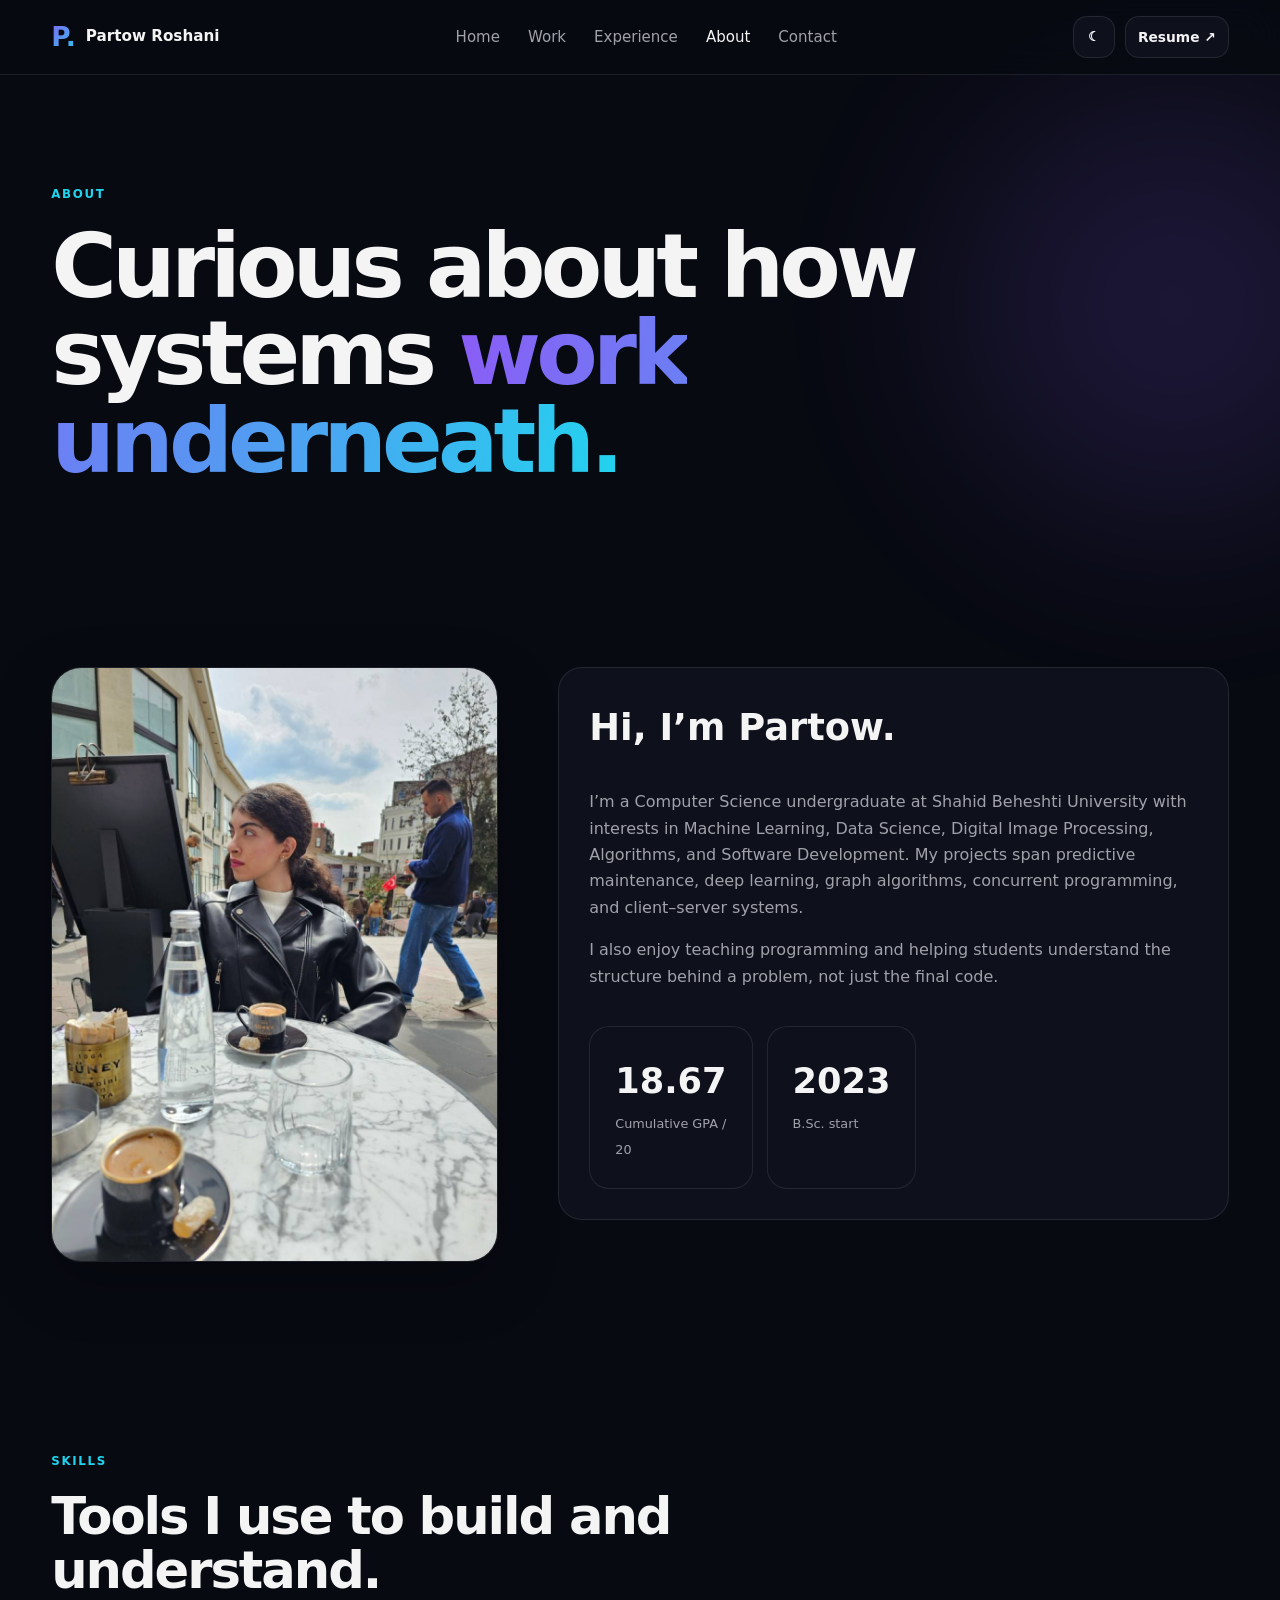
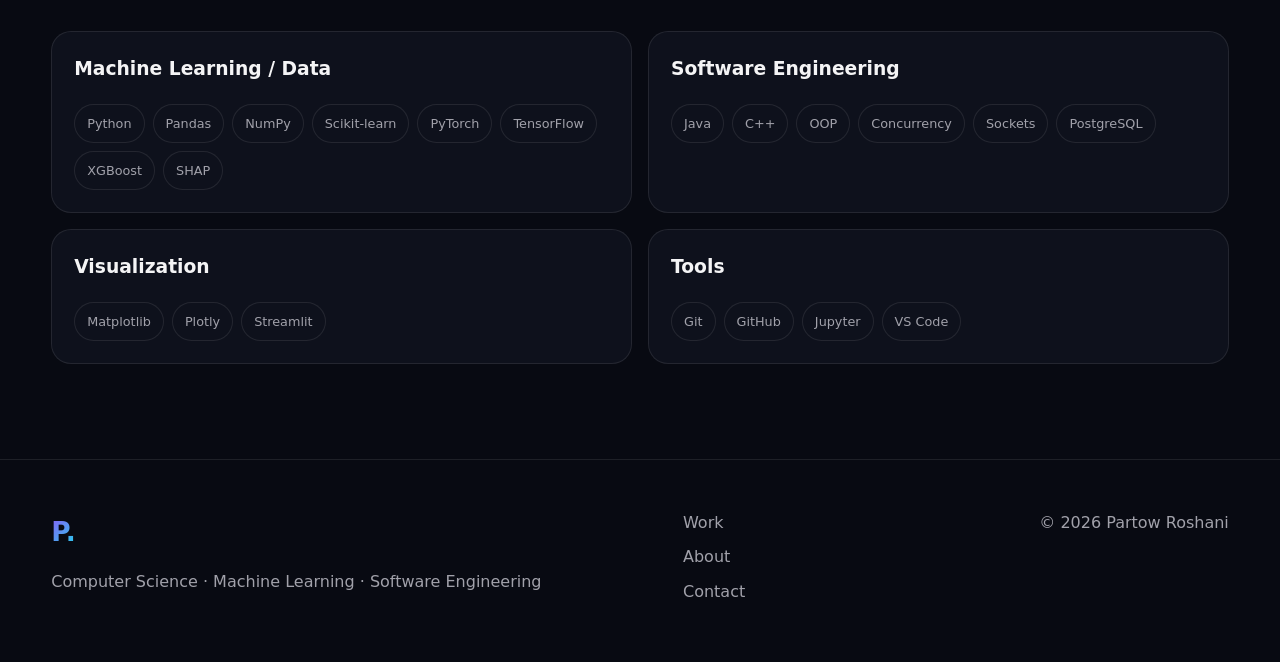
==== about.html @ c3c53855 "Build Portfolio V2" ====
<!doctype html><html lang="en"><head><meta charset="utf-8"><meta name="viewport" content="width=device-width,initial-scale=1"><title>About — Partow Roshani</title><link rel="stylesheet" href="style.css"></head><body><div class="ambient ambient-one"></div>
<header class="site-header"><div class="shell nav-wrap">
<a class="brand" href="index.html"><span class="brand-mark">P.</span><span class="brand-name">Partow Roshani</span></a>
<nav class="desktop-nav"><a class="" href="index.html">Home</a><a class="" href="work.html">Work</a><a class="" href="experience.html">Experience</a><a class="active" href="about.html">About</a><a class="" href="contact.html">Contact</a></nav>
<div class="nav-actions"><button id="themeBtn" class="icon-btn" type="button" aria-label="Toggle theme">☾</button><a class="button button-small" href="assets/PartowRoshani-Resume.pdf" target="_blank">Resume ↗</a></div>
</div></header><main><section class="shell page-hero reveal"><p class="eyebrow">ABOUT</p><h1>Curious about how systems <span class="gradient-text">work underneath.</span></h1></section><section class="shell section about-grid"><img class="about-photo reveal" src="assets/profile-about.png" alt="Partow Roshani"><div class="bio-card reveal"><h2>Hi, I’m Partow.</h2><p>I’m a Computer Science undergraduate at Shahid Beheshti University with interests in Machine Learning, Data Science, Digital Image Processing, Algorithms, and Software Development. My projects span predictive maintenance, deep learning, graph algorithms, concurrent programming, and client–server systems.</p><p>I also enjoy teaching programming and helping students understand the structure behind a problem, not just the final code.</p><div class="academic-strip" style="padding:20px 0 0"><div><span class="metric">18.67</span><span class="metric-label">Cumulative GPA / 20</span></div><div><span class="metric">2023</span><span class="metric-label">B.Sc. start</span></div></div></div></section>
<section class="shell section"><div class="section-head"><div><p class="eyebrow">SKILLS</p><h2>Tools I use to build and understand.</h2></div></div><div class="skill-groups">
<div class="skill-group reveal"><h3>Machine Learning / Data</h3><div class="skill-row"><span class="skill-chip">Python</span><span class="skill-chip">Pandas</span><span class="skill-chip">NumPy</span><span class="skill-chip">Scikit-learn</span><span class="skill-chip">PyTorch</span><span class="skill-chip">TensorFlow</span><span class="skill-chip">XGBoost</span><span class="skill-chip">SHAP</span></div></div>
<div class="skill-group reveal"><h3>Software Engineering</h3><div class="skill-row"><span class="skill-chip">Java</span><span class="skill-chip">C++</span><span class="skill-chip">OOP</span><span class="skill-chip">Concurrency</span><span class="skill-chip">Sockets</span><span class="skill-chip">PostgreSQL</span></div></div>
<div class="skill-group reveal"><h3>Visualization</h3><div class="skill-row"><span class="skill-chip">Matplotlib</span><span class="skill-chip">Plotly</span><span class="skill-chip">Streamlit</span></div></div>
<div class="skill-group reveal"><h3>Tools</h3><div class="skill-row"><span class="skill-chip">Git</span><span class="skill-chip">GitHub</span><span class="skill-chip">Jupyter</span><span class="skill-chip">VS Code</span></div></div>
</div></section></main><footer class="site-footer"><div class="shell footer-grid"><div><span class="brand-mark">P.</span><p>Computer Science · Machine Learning · Software Engineering</p></div><div class="footer-links"><a href="work.html">Work</a><a href="about.html">About</a><a href="contact.html">Contact</a></div><div class="footer-copy">© <span id="year"></span> Partow Roshani</div></div></footer><script src="script.js"></script></body></html>
---- style.css ----
:root{
  --bg:#080a12;--surface:#0e111c;--surface2:#151927;--text:#f4f4f5;--muted:#a1a1aa;
  --border:rgba(255,255,255,.09);--primary:#8b5cf6;--secondary:#22d3ee;--shadow:0 20px 60px rgba(0,0,0,.28);
}
:root[data-theme="light"]{
  --bg:#f6f7fb;--surface:#fff;--surface2:#eef1f7;--text:#111827;--muted:#5b6474;
  --border:rgba(17,24,39,.10);--shadow:0 20px 60px rgba(30,41,59,.10);
}
*{box-sizing:border-box}html{scroll-behavior:smooth}body{margin:0;background:var(--bg);color:var(--text);font-family:Inter,ui-sans-serif,system-ui,-apple-system,Segoe UI,Roboto,Arial;line-height:1.65;overflow-x:hidden}
a{color:inherit;text-decoration:none}.shell{width:min(1180px,92%);margin:auto}.site-header{position:sticky;top:0;z-index:20;background:color-mix(in srgb,var(--bg) 82%,transparent);backdrop-filter:blur(18px);border-bottom:1px solid var(--border)}
.nav-wrap{height:74px;display:flex;align-items:center;justify-content:space-between;gap:22px}.brand{display:flex;align-items:center;gap:10px;font-weight:800}.brand-mark{font-size:1.65rem;font-weight:900;background:linear-gradient(135deg,var(--primary),var(--secondary));-webkit-background-clip:text;color:transparent}.brand-name{font-size:.95rem}
.desktop-nav{display:flex;gap:28px;color:var(--muted);font-size:.94rem}.desktop-nav a:hover,.desktop-nav a.active{color:var(--text)}.nav-actions{display:flex;gap:10px;align-items:center}
.button,.icon-btn{display:inline-flex;align-items:center;justify-content:center;gap:8px;border:1px solid var(--border);background:var(--surface);color:var(--text);padding:11px 16px;border-radius:14px;font-weight:700;cursor:pointer;transition:.2s transform,.2s border-color}.button:hover,.icon-btn:hover{transform:translateY(-2px);border-color:color-mix(in srgb,var(--primary) 55%,var(--border))}
.button-primary{background:linear-gradient(135deg,var(--primary),#6d5dfc);border-color:transparent;color:white}.button-small{padding:9px 12px;font-size:.86rem}.icon-btn{width:42px;height:42px;padding:0}
.ambient{position:fixed;border-radius:50%;filter:blur(100px);opacity:.16;pointer-events:none;z-index:-2}.ambient-one{width:430px;height:430px;background:var(--primary);right:-110px;top:90px}.ambient-two{width:330px;height:330px;background:var(--secondary);left:-120px;top:560px}.grid-noise{position:fixed;inset:0;pointer-events:none;z-index:-3;background-image:linear-gradient(var(--border) 1px,transparent 1px),linear-gradient(90deg,var(--border) 1px,transparent 1px);background-size:70px 70px;mask-image:linear-gradient(to bottom,rgba(0,0,0,.42),transparent 72%)}
.hero{min-height:calc(100vh - 74px);display:grid;grid-template-columns:1.08fr .92fr;gap:70px;align-items:center;padding:80px 0}.eyebrow{letter-spacing:.14em;font-size:.74rem;font-weight:800;color:var(--secondary);margin:0 0 18px}.hero h1,.page-hero h1{font-size:clamp(3rem,7vw,6.5rem);line-height:.98;letter-spacing:-.055em;margin:0 0 26px;max-width:920px}.gradient-text{background:linear-gradient(100deg,var(--primary),var(--secondary));-webkit-background-clip:text;color:transparent}.hero-lede{font-size:1.1rem;color:var(--muted);max-width:680px}.hero-actions,.social-row{display:flex;gap:12px;flex-wrap:wrap;margin-top:28px}.social-row{font-size:.9rem;color:var(--muted)}.social-row a:hover{color:var(--text)}
.hero-visual{position:relative;min-height:580px;display:grid;place-items:center}.portrait-frame{position:relative;width:min(390px,80vw);aspect-ratio:.82;border-radius:38px;overflow:hidden;border:1px solid var(--border);box-shadow:var(--shadow);transform:rotate(1.5deg)}.portrait-frame img{width:100%;height:100%;object-fit:cover}.portrait-glow{position:absolute;inset:auto 10% -15% 10%;height:45%;background:linear-gradient(90deg,var(--primary),var(--secondary));filter:blur(60px);opacity:.32}
.network{position:absolute;width:96%;height:96%;z-index:-1}.network-lines line{stroke:color-mix(in srgb,var(--secondary) 45%,transparent);stroke-width:1.3}.network-nodes circle{fill:var(--secondary);filter:drop-shadow(0 0 7px var(--secondary))}
.floating-card{position:absolute;background:color-mix(in srgb,var(--surface) 88%,transparent);border:1px solid var(--border);padding:10px 14px;border-radius:999px;font-size:.82rem;box-shadow:var(--shadow);backdrop-filter:blur(12px)}.card-ml{top:12%;left:0}.card-cv{right:-2%;top:35%}.card-graph{left:2%;bottom:12%}.mini-dot{display:inline-block;width:7px;height:7px;background:var(--secondary);border-radius:50%;margin-right:7px}
.section{padding:95px 0}.section-tight{padding:36px 0;border-top:1px solid var(--border);border-bottom:1px solid var(--border)}.section-label{font-size:.7rem;font-weight:800;color:var(--muted);margin-bottom:16px}.marquee-row{display:flex;flex-wrap:wrap;gap:14px}.marquee-row span,.tags span,.skill-chip{padding:8px 12px;border:1px solid var(--border);border-radius:999px;background:var(--surface);font-size:.8rem;color:var(--muted)}
.section-head{display:flex;justify-content:space-between;align-items:end;gap:30px;margin-bottom:34px}.section-head h2,.split-section h2,.cta-panel h2{font-size:clamp(2rem,4vw,4rem);letter-spacing:-.04em;line-height:1.05;margin:0;max-width:820px}.text-link{color:var(--secondary);font-weight:700}
.featured-grid{display:grid;grid-template-columns:1.2fr .8fr;gap:20px}.project-card{display:block;border:1px solid var(--border);background:linear-gradient(160deg,var(--surface),color-mix(in srgb,var(--surface2) 70%,transparent));border-radius:28px;padding:24px;overflow:hidden;min-height:460px;transition:.25s transform,.25s border-color}.project-card:hover{transform:translateY(-6px);border-color:color-mix(in srgb,var(--primary) 50%,var(--border))}.project-card-large{grid-row:span 2;min-height:940px}.project-meta{display:flex;justify-content:space-between;color:var(--muted);font-size:.78rem}.project-visual{height:330px;margin:32px 0;border-radius:22px;border:1px solid var(--border);position:relative;overflow:hidden;background:radial-gradient(circle at 20% 20%,rgba(139,92,246,.22),transparent 40%),radial-gradient(circle at 80% 75%,rgba(34,211,238,.16),transparent 45%),#090c15}.project-card-large .project-visual{height:560px}.project-copy h3{font-size:2rem;margin:8px 0 10px;letter-spacing:-.03em}.project-copy p{color:var(--muted)}.tags{display:flex;gap:8px;flex-wrap:wrap;margin-top:18px}
.jet-visual:before{content:"FD001   FD003   FD004";position:absolute;top:18px;left:18px;color:#d4d4d8;font-family:monospace;font-size:.8rem}.chart-line{position:absolute;left:8%;right:8%;bottom:18%;height:150px;border-bottom:2px solid #22d3ee;transform:skewY(-13deg);box-shadow:0 8px 26px rgba(34,211,238,.25)}.status-pill{position:absolute;right:18px;bottom:18px;background:#111827;border:1px solid rgba(255,255,255,.12);padding:8px 12px;border-radius:999px;font-size:.74rem;color:#d4d4d8}
.image-visual{background:linear-gradient(90deg,#202434 0 49.5%,#12151e 49.5% 50.5%,#202434 50.5%)}.pixel-field{position:absolute;inset:0 50% 0 0;background-image:radial-gradient(circle,rgba(139,92,246,.75) 1px,transparent 1px);background-size:9px 9px}.restore-window{position:absolute;width:34%;height:54%;right:8%;top:24%;border:1px solid var(--secondary);border-radius:16px;background:linear-gradient(135deg,rgba(34,211,238,.28),rgba(139,92,246,.25))}
.graph-visual .graph-node{position:absolute;width:20px;height:20px;border-radius:50%;background:var(--secondary);box-shadow:0 0 18px var(--secondary)}.n1{left:18%;top:25%}.n2{left:58%;top:18%}.n3{left:72%;top:66%}.n4{left:28%;top:72%}.graph-edge{position:absolute;height:1px;background:rgba(255,255,255,.3);transform-origin:left center}.e1{width:42%;left:20%;top:28%;transform:rotate(-10deg)}.e2{width:42%;left:58%;top:24%;transform:rotate(58deg)}.e3{width:48%;left:30%;top:73%;transform:rotate(-6deg)}
.split-section{display:grid;grid-template-columns:1fr 1fr;gap:80px;border-top:1px solid var(--border)}.timeline-preview article,.timeline-item{display:grid;grid-template-columns:100px 1fr;gap:20px;padding:24px 0;border-bottom:1px solid var(--border)}.timeline-year{color:var(--secondary);font-weight:800}.timeline-preview h3,.timeline-item h3{margin:0 0 8px}.timeline-preview p,.timeline-item p{margin:0;color:var(--muted)}
.academic-strip{display:grid;grid-template-columns:repeat(4,1fr);gap:14px}.academic-strip>div{padding:25px;border:1px solid var(--border);border-radius:20px;background:var(--surface)}.metric{display:block;font-size:2.2rem;font-weight:900}.metric-label{font-size:.8rem;color:var(--muted)}
.cta-panel{border:1px solid var(--border);border-radius:34px;background:linear-gradient(135deg,rgba(139,92,246,.08),rgba(34,211,238,.06));padding:60px;margin-bottom:90px}
.page-hero{padding:110px 0 60px}.page-hero p.lede{max-width:760px;color:var(--muted);font-size:1.1rem}.work-grid{display:grid;grid-template-columns:repeat(2,1fr);gap:20px}.work-grid .project-card{min-height:520px}.case-hero-image{width:100%;border:1px solid var(--border);border-radius:28px;margin:32px 0 70px;box-shadow:var(--shadow)}.case-meta{display:grid;grid-template-columns:repeat(4,1fr);gap:12px;margin:30px 0}.case-meta div{padding:18px;border:1px solid var(--border);border-radius:16px;background:var(--surface)}.case-meta span{display:block;color:var(--muted);font-size:.76rem;margin-bottom:5px}.case-section{padding:55px 0;border-top:1px solid var(--border)}.case-section h2{font-size:2.2rem;margin:0 0 20px}.case-section p{color:var(--muted);max-width:850px}.case-grid{display:grid;grid-template-columns:repeat(2,1fr);gap:18px;margin-top:25px}.case-grid img{width:100%;border-radius:18px;border:1px solid var(--border);background:white}.pipeline{display:grid;grid-template-columns:repeat(4,1fr);gap:10px;margin-top:28px}.pipeline span{padding:18px;border:1px solid var(--border);border-radius:16px;background:var(--surface);text-align:center;font-size:.83rem}
.about-grid{display:grid;grid-template-columns:.8fr 1.2fr;gap:60px;align-items:start}.about-photo{width:100%;border-radius:30px;border:1px solid var(--border);box-shadow:var(--shadow)}.bio-card{padding:30px;border:1px solid var(--border);border-radius:24px;background:var(--surface)}.bio-card h2{font-size:2.3rem;margin-top:0}.bio-card p{color:var(--muted)}.skill-groups{display:grid;grid-template-columns:repeat(2,1fr);gap:16px}.skill-group{padding:22px;border:1px solid var(--border);border-radius:20px;background:var(--surface)}.skill-group h3{margin-top:0}.skill-row{display:flex;gap:8px;flex-wrap:wrap}
.contact-grid{display:grid;grid-template-columns:1fr 1fr;gap:40px}.contact-card{padding:28px;border:1px solid var(--border);border-radius:24px;background:var(--surface)}.contact-card a{display:block;padding:12px 0;border-bottom:1px solid var(--border);color:var(--secondary)}
.site-footer{border-top:1px solid var(--border);padding:50px 0;color:var(--muted)}.footer-grid{display:grid;grid-template-columns:1.4fr .6fr .6fr;gap:30px}.footer-links{display:flex;flex-direction:column;gap:8px}.footer-copy{text-align:right}
.reveal{opacity:0;transform:translateY(24px);transition:opacity .7s ease,transform .7s ease}.reveal.visible{opacity:1;transform:none}
@media(max-width:900px){.desktop-nav{display:none}.hero,.split-section,.about-grid,.contact-grid{grid-template-columns:1fr}.hero{padding-top:50px}.hero-visual{min-height:480px}.featured-grid,.work-grid{grid-template-columns:1fr}.project-card-large{grid-row:auto;min-height:650px}.project-card-large .project-visual{height:400px}.academic-strip{grid-template-columns:repeat(2,1fr)}.case-meta{grid-template-columns:repeat(2,1fr)}.case-grid{grid-template-columns:1fr}.pipeline{grid-template-columns:repeat(2,1fr)}.footer-grid{grid-template-columns:1fr}.footer-copy{text-align:left}}
@media(max-width:580px){.brand-name{display:none}.hero h1,.page-hero h1{font-size:3.1rem}.hero-visual{min-height:410px}.floating-card{font-size:.7rem}.section{padding:70px 0}.section-head{align-items:start;flex-direction:column}.academic-strip,.skill-groups,.case-meta,.pipeline{grid-template-columns:1fr}.cta-panel{padding:34px 24px}.timeline-preview article,.timeline-item{grid-template-columns:1fr}.nav-actions .button-small{display:none}}
@media(prefers-reduced-motion:reduce){*{scroll-behavior:auto!important;transition:none!important}.reveal{opacity:1;transform:none}}
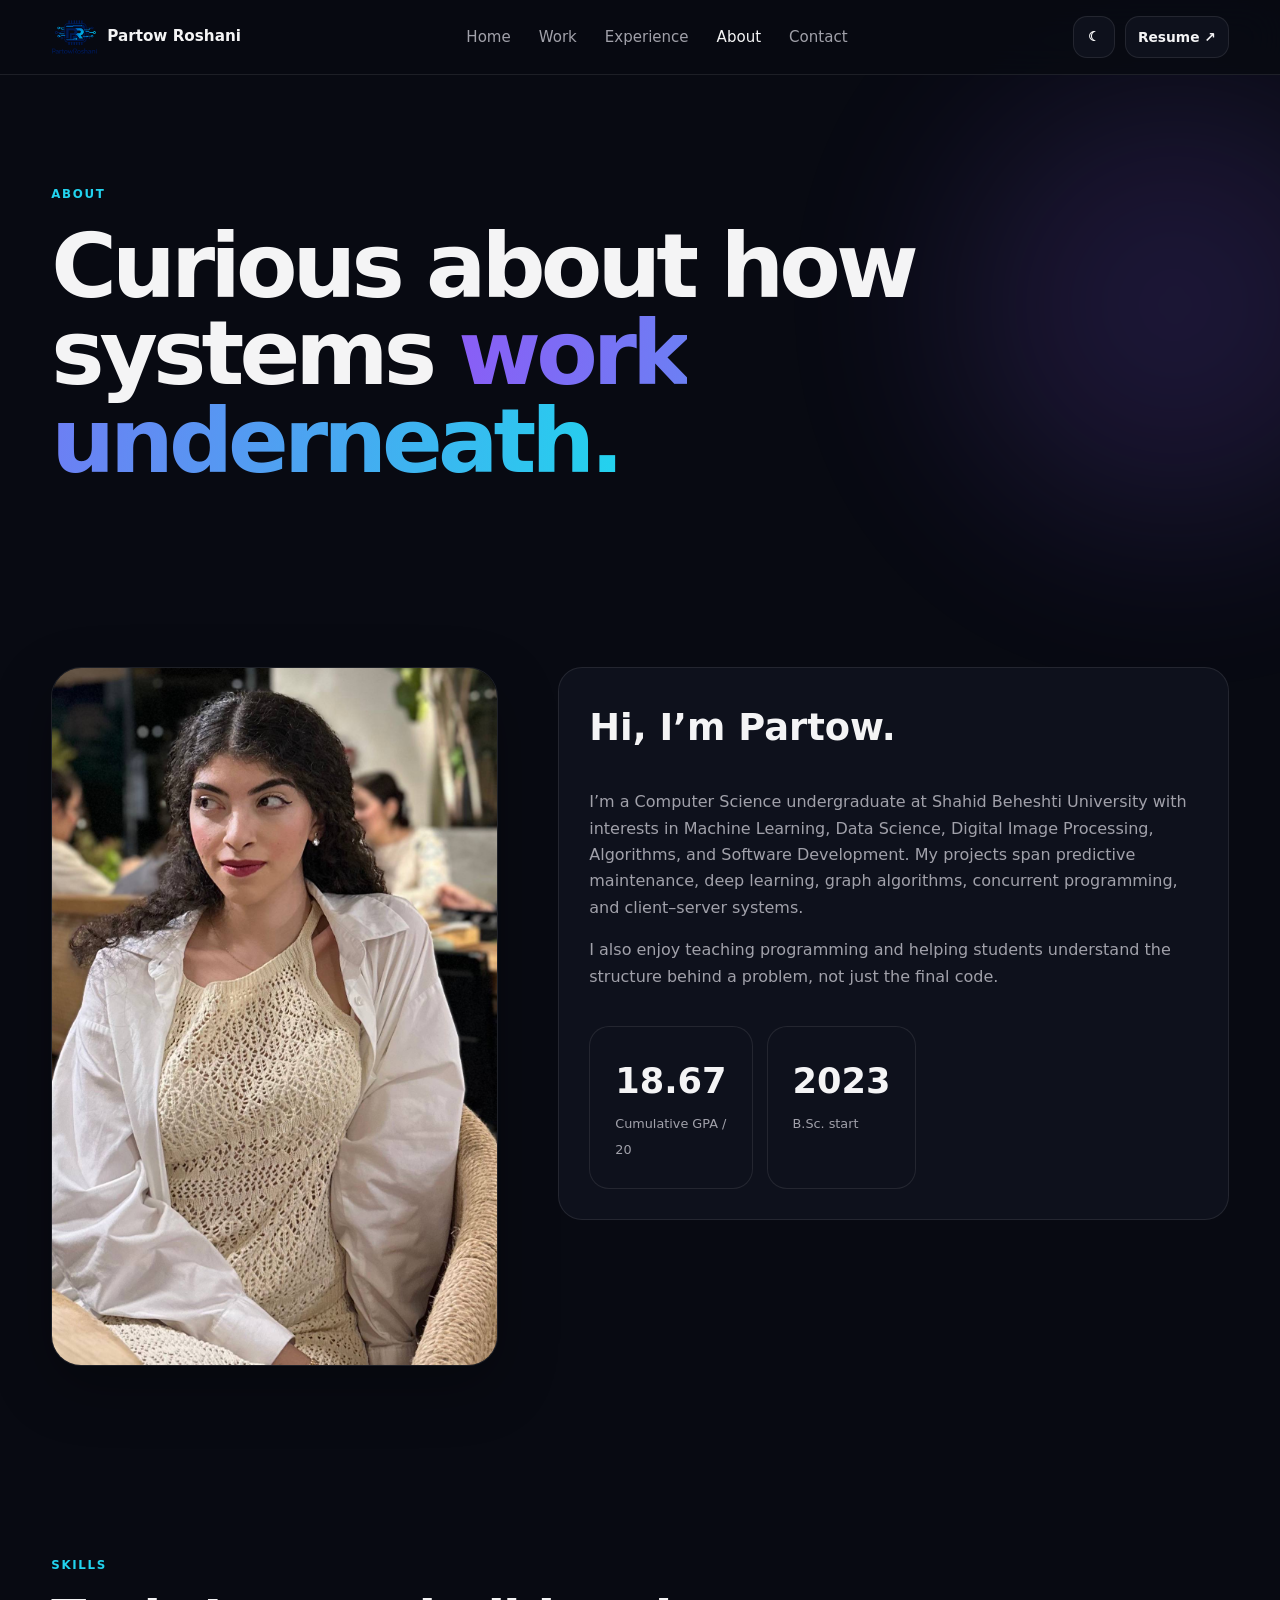
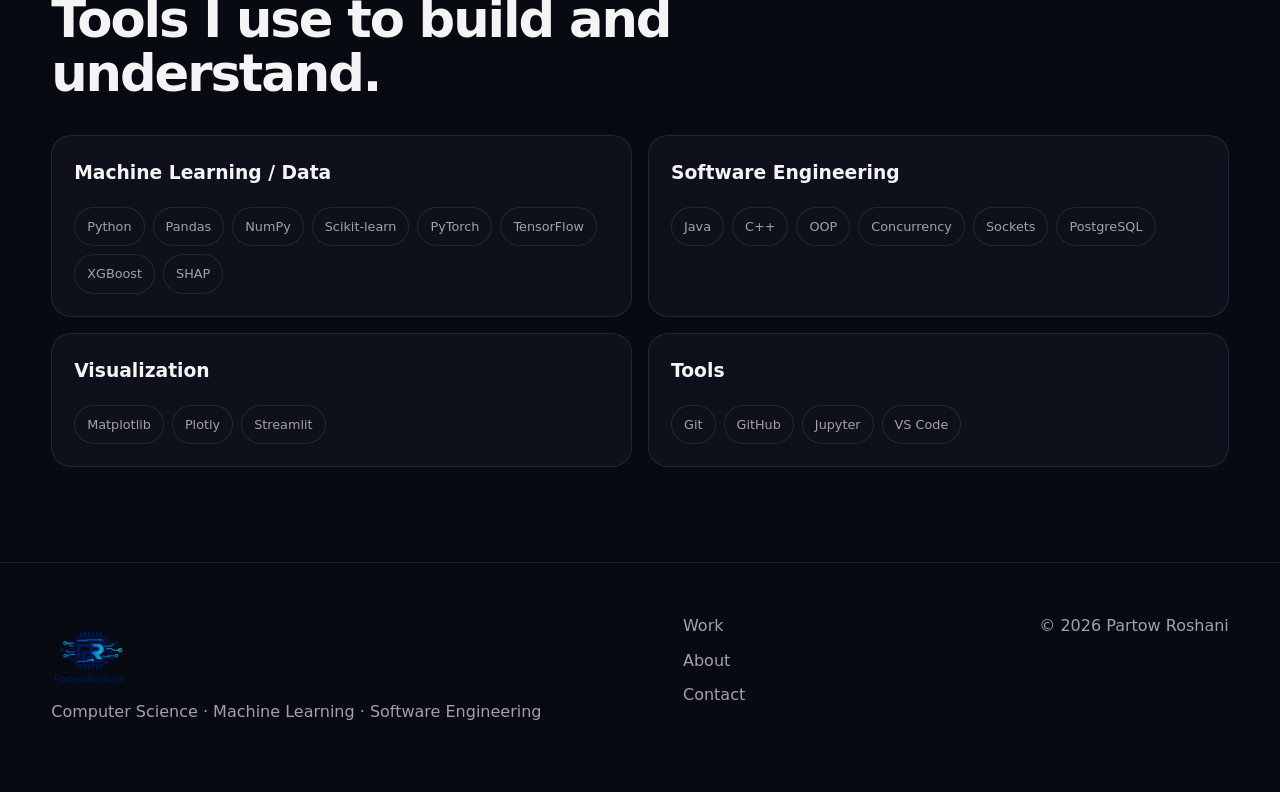
==== commit 9219077e: "Update About page portrait" ====
--- a/about.html
+++ b/about.html
@@ -1,12 +1,203 @@
-<!doctype html><html lang="en"><head><meta charset="utf-8"><meta name="viewport" content="width=device-width,initial-scale=1"><title>About — Partow Roshani</title><link rel="stylesheet" href="style.css"></head><body><div class="ambient ambient-one"></div>
-<header class="site-header"><div class="shell nav-wrap">
-<a class="brand" href="index.html"><span class="brand-mark">P.</span><span class="brand-name">Partow Roshani</span></a>
-<nav class="desktop-nav"><a class="" href="index.html">Home</a><a class="" href="work.html">Work</a><a class="" href="experience.html">Experience</a><a class="active" href="about.html">About</a><a class="" href="contact.html">Contact</a></nav>
-<div class="nav-actions"><button id="themeBtn" class="icon-btn" type="button" aria-label="Toggle theme">☾</button><a class="button button-small" href="assets/PartowRoshani-Resume.pdf" target="_blank">Resume ↗</a></div>
-</div></header><main><section class="shell page-hero reveal"><p class="eyebrow">ABOUT</p><h1>Curious about how systems <span class="gradient-text">work underneath.</span></h1></section><section class="shell section about-grid"><img class="about-photo reveal" src="assets/profile-about.png" alt="Partow Roshani"><div class="bio-card reveal"><h2>Hi, I’m Partow.</h2><p>I’m a Computer Science undergraduate at Shahid Beheshti University with interests in Machine Learning, Data Science, Digital Image Processing, Algorithms, and Software Development. My projects span predictive maintenance, deep learning, graph algorithms, concurrent programming, and client–server systems.</p><p>I also enjoy teaching programming and helping students understand the structure behind a problem, not just the final code.</p><div class="academic-strip" style="padding:20px 0 0"><div><span class="metric">18.67</span><span class="metric-label">Cumulative GPA / 20</span></div><div><span class="metric">2023</span><span class="metric-label">B.Sc. start</span></div></div></div></section>
-<section class="shell section"><div class="section-head"><div><p class="eyebrow">SKILLS</p><h2>Tools I use to build and understand.</h2></div></div><div class="skill-groups">
-<div class="skill-group reveal"><h3>Machine Learning / Data</h3><div class="skill-row"><span class="skill-chip">Python</span><span class="skill-chip">Pandas</span><span class="skill-chip">NumPy</span><span class="skill-chip">Scikit-learn</span><span class="skill-chip">PyTorch</span><span class="skill-chip">TensorFlow</span><span class="skill-chip">XGBoost</span><span class="skill-chip">SHAP</span></div></div>
-<div class="skill-group reveal"><h3>Software Engineering</h3><div class="skill-row"><span class="skill-chip">Java</span><span class="skill-chip">C++</span><span class="skill-chip">OOP</span><span class="skill-chip">Concurrency</span><span class="skill-chip">Sockets</span><span class="skill-chip">PostgreSQL</span></div></div>
-<div class="skill-group reveal"><h3>Visualization</h3><div class="skill-row"><span class="skill-chip">Matplotlib</span><span class="skill-chip">Plotly</span><span class="skill-chip">Streamlit</span></div></div>
-<div class="skill-group reveal"><h3>Tools</h3><div class="skill-row"><span class="skill-chip">Git</span><span class="skill-chip">GitHub</span><span class="skill-chip">Jupyter</span><span class="skill-chip">VS Code</span></div></div>
-</div></section></main><footer class="site-footer"><div class="shell footer-grid"><div><span class="brand-mark">P.</span><p>Computer Science · Machine Learning · Software Engineering</p></div><div class="footer-links"><a href="work.html">Work</a><a href="about.html">About</a><a href="contact.html">Contact</a></div><div class="footer-copy">© <span id="year"></span> Partow Roshani</div></div></footer><script src="script.js"></script></body></html>+<!doctype html>
+<html lang="en">
+<head>
+    <meta charset="utf-8">
+    <meta name="viewport" content="width=device-width,initial-scale=1">
+    <title>About — Partow Roshani</title>
+
+    <link rel="stylesheet" href="style.css">
+    <link rel="stylesheet" href="portfolio-v2-enhancements.css">
+</head>
+
+<body>
+
+<div class="ambient ambient-one"></div>
+
+<header class="site-header">
+    <div class="shell nav-wrap">
+
+        <a class="brand" href="index.html">
+            <span class="brand-mark">P.</span>
+            <span class="brand-name">Partow Roshani</span>
+        </a>
+
+        <nav class="desktop-nav">
+            <a href="index.html">Home</a>
+            <a href="work.html">Work</a>
+            <a href="experience.html">Experience</a>
+            <a class="active" href="about.html">About</a>
+            <a href="contact.html">Contact</a>
+        </nav>
+
+        <div class="nav-actions">
+            <button id="themeBtn" class="icon-btn" type="button" aria-label="Toggle theme">☾</button>
+            <a class="button button-small" href="assets/PartowRoshani-Resume.pdf" target="_blank">
+                Resume ↗
+            </a>
+        </div>
+
+    </div>
+</header>
+
+
+<main>
+
+    <section class="shell page-hero reveal">
+        <p class="eyebrow">ABOUT</p>
+        <h1>
+            Curious about how systems
+            <span class="gradient-text">work underneath.</span>
+        </h1>
+    </section>
+
+
+    <section class="shell section about-grid">
+
+        <img
+            class="about-photo reveal"
+            src="assets/profile-about.png"
+            alt="Portrait of Partow Roshani"
+            style="
+                width:100%;
+                height:100%;
+                min-height:650px;
+                object-fit:cover;
+                object-position:center 32%;
+                display:block;
+            "
+        >
+
+        <div class="bio-card reveal">
+
+            <h2>Hi, I’m Partow.</h2>
+
+            <p>
+                I’m a Computer Science undergraduate at Shahid Beheshti University
+                with interests in Machine Learning, Data Science, Digital Image
+                Processing, Algorithms, and Software Development. My projects span
+                predictive maintenance, deep learning, graph algorithms, concurrent
+                programming, and client–server systems.
+            </p>
+
+            <p>
+                I also enjoy teaching programming and helping students understand
+                the structure behind a problem, not just the final code.
+            </p>
+
+            <div class="academic-strip" style="padding:20px 0 0">
+
+                <div>
+                    <span class="metric">18.67</span>
+                    <span class="metric-label">Cumulative GPA / 20</span>
+                </div>
+
+                <div>
+                    <span class="metric">2023</span>
+                    <span class="metric-label">B.Sc. start</span>
+                </div>
+
+            </div>
+
+        </div>
+
+    </section>
+
+
+    <section class="shell section">
+
+        <div class="section-head">
+            <div>
+                <p class="eyebrow">SKILLS</p>
+                <h2>Tools I use to build and understand.</h2>
+            </div>
+        </div>
+
+
+        <div class="skill-groups">
+
+            <div class="skill-group reveal">
+                <h3>Machine Learning / Data</h3>
+
+                <div class="skill-row">
+                    <span class="skill-chip">Python</span>
+                    <span class="skill-chip">Pandas</span>
+                    <span class="skill-chip">NumPy</span>
+                    <span class="skill-chip">Scikit-learn</span>
+                    <span class="skill-chip">PyTorch</span>
+                    <span class="skill-chip">TensorFlow</span>
+                    <span class="skill-chip">XGBoost</span>
+                    <span class="skill-chip">SHAP</span>
+                </div>
+            </div>
+
+
+            <div class="skill-group reveal">
+                <h3>Software Engineering</h3>
+
+                <div class="skill-row">
+                    <span class="skill-chip">Java</span>
+                    <span class="skill-chip">C++</span>
+                    <span class="skill-chip">OOP</span>
+                    <span class="skill-chip">Concurrency</span>
+                    <span class="skill-chip">Sockets</span>
+                    <span class="skill-chip">PostgreSQL</span>
+                </div>
+            </div>
+
+
+            <div class="skill-group reveal">
+                <h3>Visualization</h3>
+
+                <div class="skill-row">
+                    <span class="skill-chip">Matplotlib</span>
+                    <span class="skill-chip">Plotly</span>
+                    <span class="skill-chip">Streamlit</span>
+                </div>
+            </div>
+
+
+            <div class="skill-group reveal">
+                <h3>Tools</h3>
+
+                <div class="skill-row">
+                    <span class="skill-chip">Git</span>
+                    <span class="skill-chip">GitHub</span>
+                    <span class="skill-chip">Jupyter</span>
+                    <span class="skill-chip">VS Code</span>
+                </div>
+            </div>
+
+        </div>
+
+    </section>
+
+</main>
+
+
+<footer class="site-footer">
+
+    <div class="shell footer-grid">
+
+        <div>
+            <span class="brand-mark">P.</span>
+            <p>Computer Science · Machine Learning · Software Engineering</p>
+        </div>
+
+        <div class="footer-links">
+            <a href="work.html">Work</a>
+            <a href="about.html">About</a>
+            <a href="contact.html">Contact</a>
+        </div>
+
+        <div class="footer-copy">
+            © <span id="year"></span> Partow Roshani
+        </div>
+
+    </div>
+
+</footer>
+
+<script src="script.js"></script>
+
+</body>
+</html>
--- a/portfolio-v2-enhancements.css
+++ b/portfolio-v2-enhancements.css
@@ -0,0 +1,55 @@
+/* portfolio-v2 enhancements: brand identity + project-specific visuals */
+.brand-mark{
+  width:46px;height:34px;display:inline-block;flex:0 0 auto;
+  background:url("assets/partowroshani-logo.png") center/contain no-repeat;
+  color:transparent!important;font-size:0!important;
+}
+.site-footer .brand-mark{width:76px;height:52px}
+
+.hero-brand-lockup{display:inline-flex;align-items:center;gap:14px;margin:0 0 24px}
+.hero-logo-mark{
+  width:92px;height:62px;display:block;
+  background:url("assets/partowroshani-logo.png") center/contain no-repeat;
+  filter:drop-shadow(0 10px 24px rgba(34,211,238,.12))
+}
+.hero-logo-word{font-weight:850;letter-spacing:-.035em;font-size:1.25rem}
+
+.project-visual.has-photo{background:#090c15}
+.visual-photo{position:absolute;inset:0;width:100%;height:100%;object-fit:cover}
+.visual-overlay{position:absolute;inset:0;background:linear-gradient(180deg,rgba(8,10,18,.08),rgba(8,10,18,.82))}
+.jet-visual .visual-photo{object-position:center}
+.visual-kicker{position:absolute;top:18px;left:18px;font-family:monospace;font-size:.78rem;color:#e4e4e7;background:rgba(8,10,18,.72);padding:7px 10px;border:1px solid rgba(255,255,255,.12);border-radius:999px}
+.signal-list{position:absolute;left:18px;bottom:18px;display:flex;gap:7px;flex-wrap:wrap;max-width:70%}
+.signal-list span,.image-label{font-size:.72rem;padding:7px 10px;border:1px solid rgba(255,255,255,.14);border-radius:999px;background:rgba(8,10,18,.76);color:#e4e4e7;backdrop-filter:blur(10px)}
+.image-visual .visual-photo{object-fit:cover}
+.image-overlay{background:linear-gradient(90deg,rgba(8,10,18,.34),rgba(8,10,18,.04) 50%,rgba(8,10,18,.34))}
+.image-label{position:absolute;top:18px}.image-label-left{left:18px}.image-label-right{right:18px}
+.restore-divider{position:absolute;top:8%;bottom:8%;left:50%;width:1px;background:linear-gradient(transparent,#22d3ee,transparent);box-shadow:0 0 18px #22d3ee}
+
+.work-grid .project-thumb{
+  position:relative;height:300px;margin:24px 0;border-radius:22px;overflow:hidden;
+  border:1px solid var(--border);background:#090c15
+}
+.work-grid .project-thumb img{width:100%;height:100%;object-fit:cover;display:block}
+.work-grid .project-thumb:after{content:"";position:absolute;inset:0;background:linear-gradient(180deg,transparent 45%,rgba(8,10,18,.72))}
+.project-thumb-caption{position:absolute;z-index:2;left:16px;bottom:14px;color:#f4f4f5;font-weight:750;font-size:.78rem}
+.telegram-thumb img{object-position:center top}
+
+.case-gallery{display:grid;grid-template-columns:repeat(2,1fr);gap:18px;margin-top:26px}
+.case-gallery figure{margin:0;border:1px solid var(--border);border-radius:20px;overflow:hidden;background:var(--surface)}
+.case-gallery img{display:block;width:100%;height:100%;max-height:520px;object-fit:cover}
+.case-gallery figcaption{padding:12px 14px;color:var(--muted);font-size:.8rem;border-top:1px solid var(--border)}
+.architecture-flow{display:grid;grid-template-columns:repeat(5,1fr);gap:10px;margin-top:28px}
+.architecture-flow span{padding:17px 12px;text-align:center;border:1px solid var(--border);border-radius:16px;background:var(--surface);font-size:.82rem}
+.case-actions{display:flex;gap:12px;flex-wrap:wrap;margin-top:28px}
+
+@media(max-width:900px){
+  .hero-brand-lockup{margin-bottom:16px}
+  .hero-logo-mark{width:74px;height:50px}
+  .case-gallery{grid-template-columns:1fr}
+  .architecture-flow{grid-template-columns:repeat(2,1fr)}
+}
+@media(max-width:580px){
+  .hero-logo-word{display:none}
+  .architecture-flow{grid-template-columns:1fr}
+}
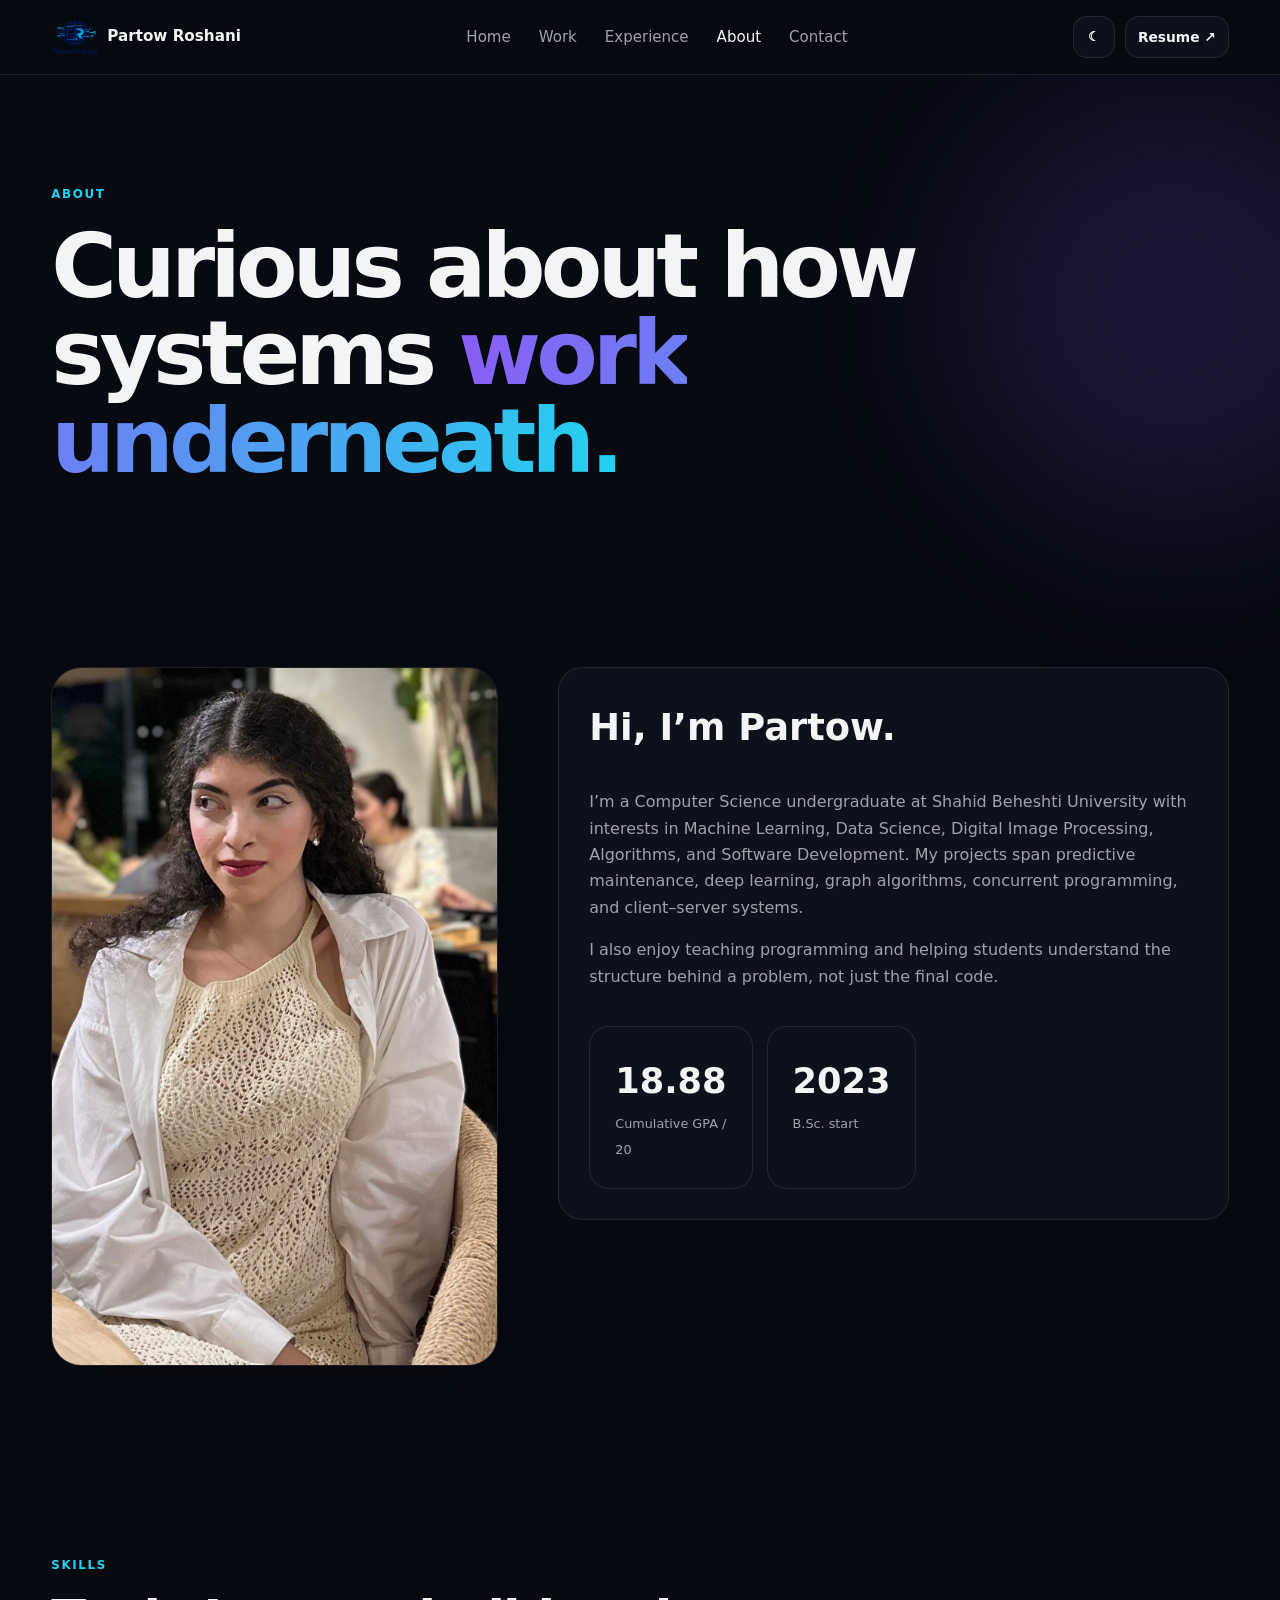
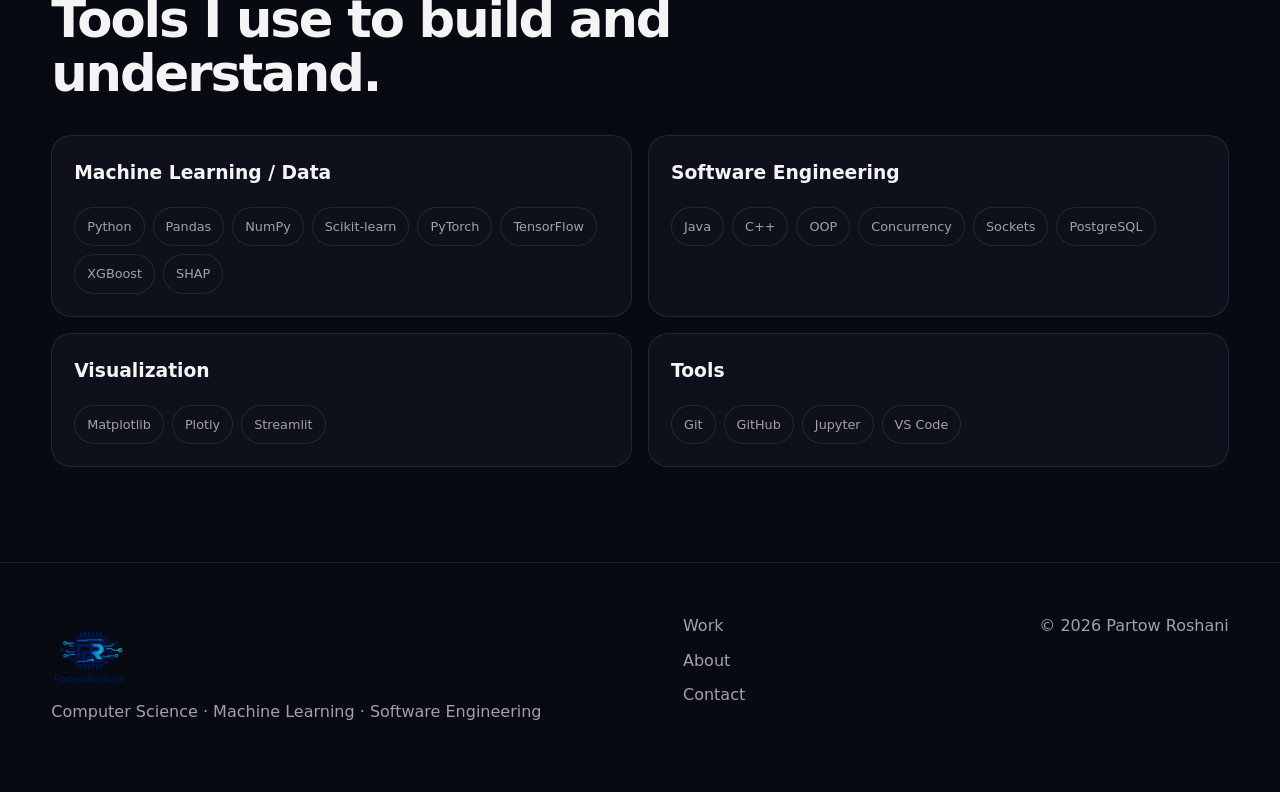
==== commit 385d9f6d: "Update about.html" ====
--- a/about.html
+++ b/about.html
@@ -87,7 +87,7 @@
             <div class="academic-strip" style="padding:20px 0 0">
 
                 <div>
-                    <span class="metric">18.67</span>
+                    <span class="metric">18.88</span>
                     <span class="metric-label">Cumulative GPA / 20</span>
                 </div>
 
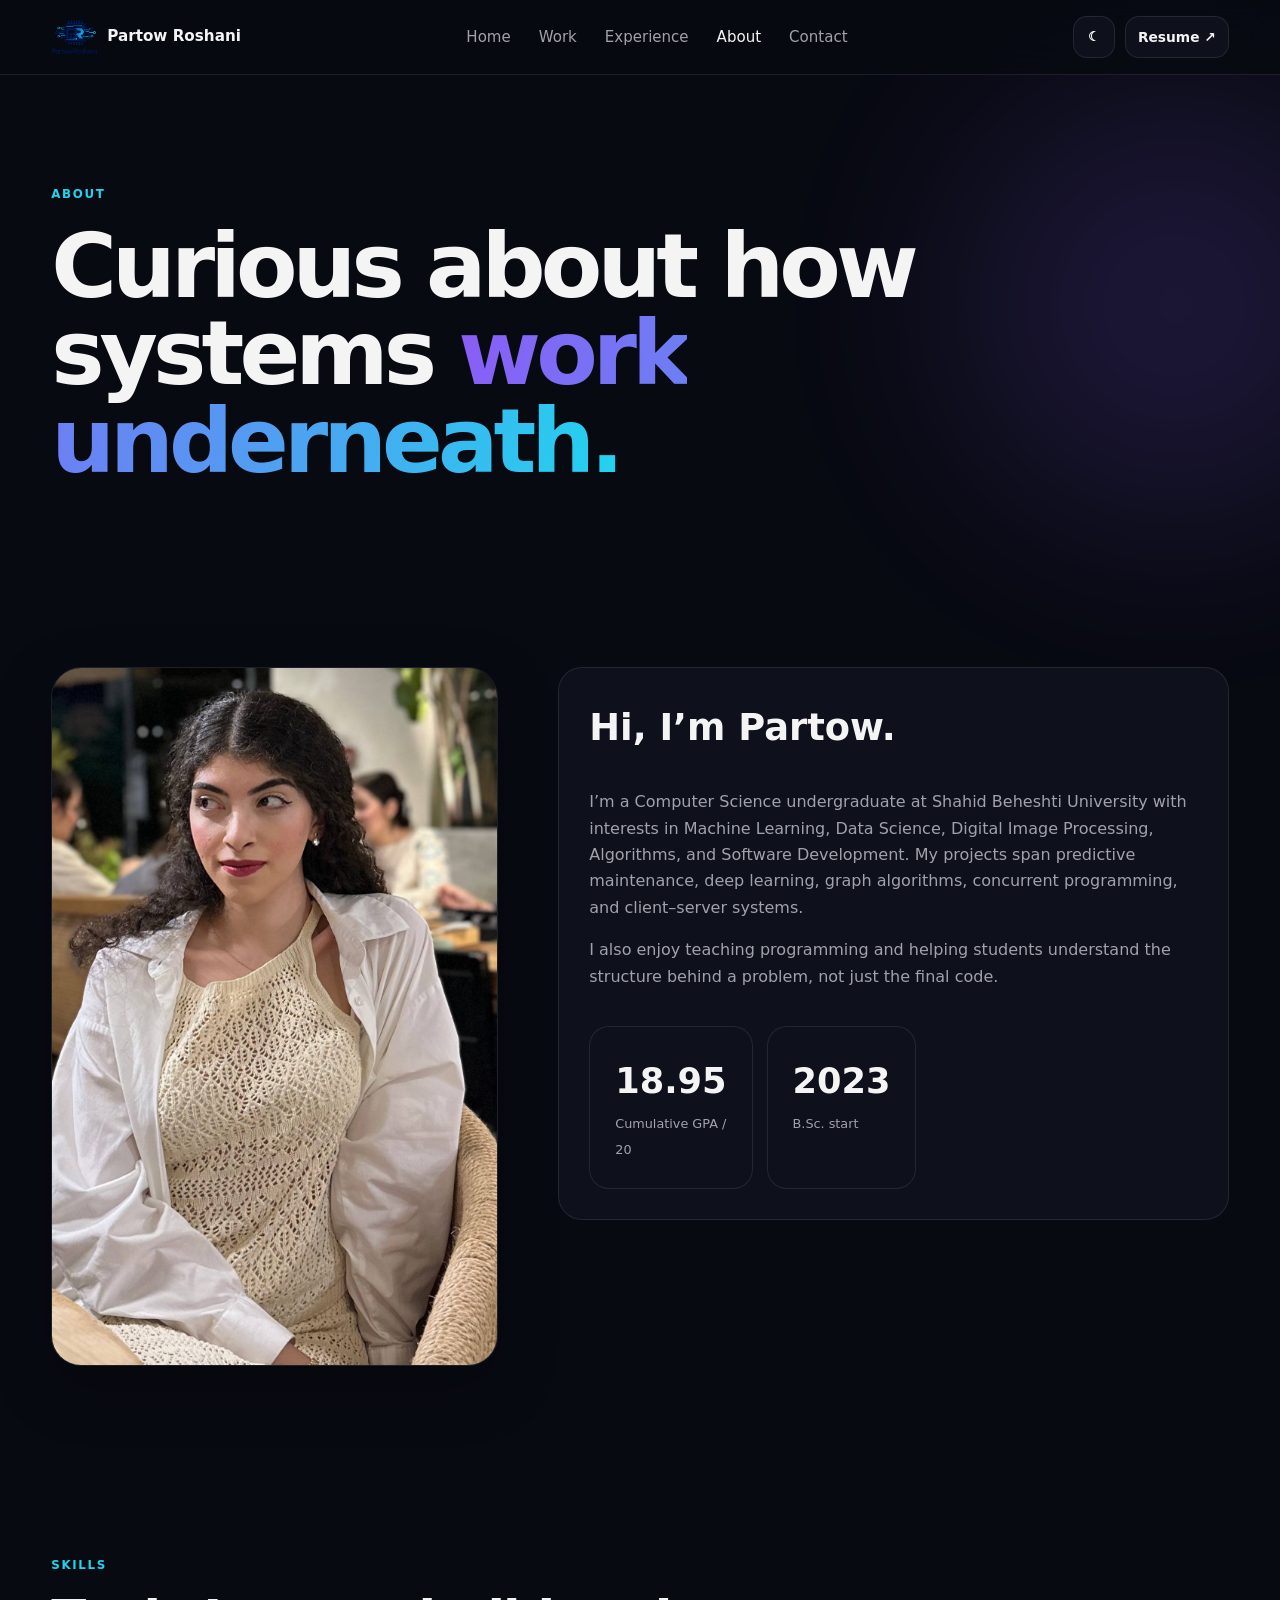
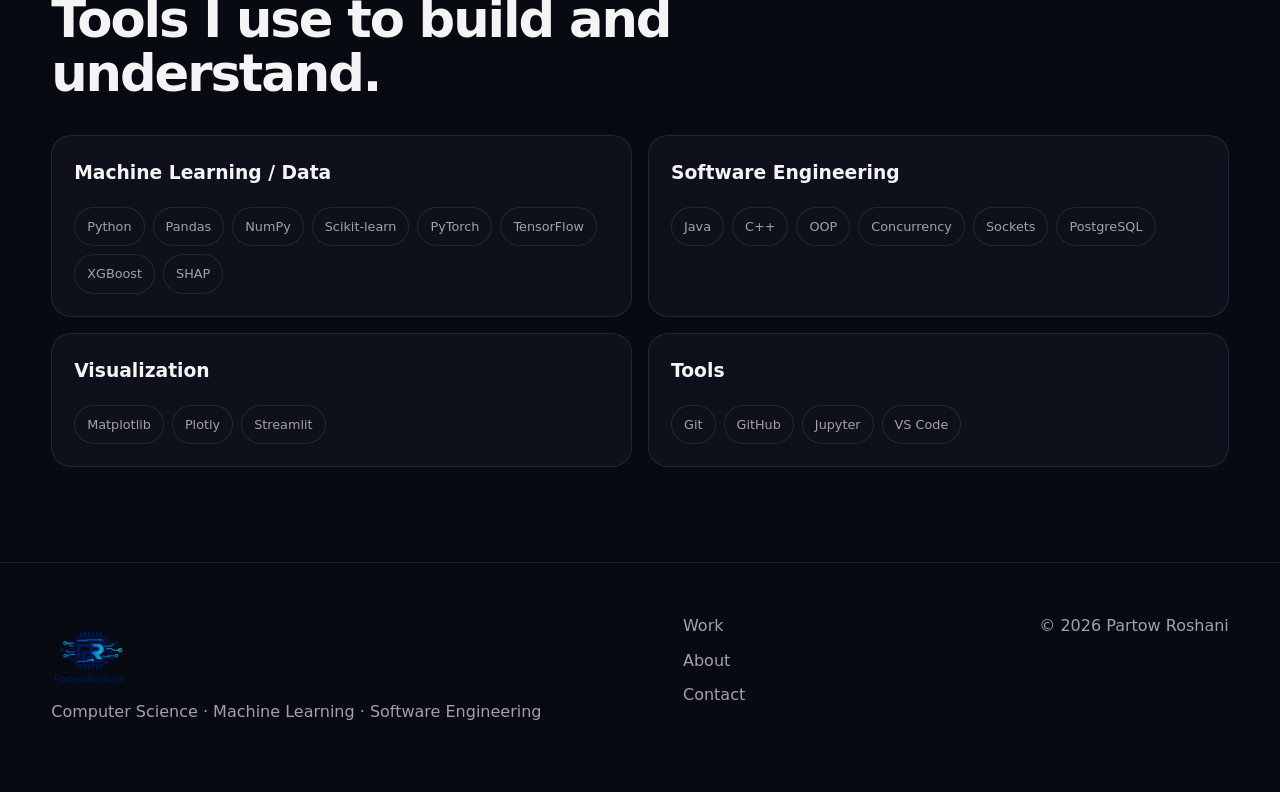
==== commit de276199: "Update about.html" ====
--- a/about.html
+++ b/about.html
@@ -87,7 +87,7 @@
             <div class="academic-strip" style="padding:20px 0 0">
 
                 <div>
-                    <span class="metric">18.88</span>
+                    <span class="metric">18.95</span>
                     <span class="metric-label">Cumulative GPA / 20</span>
                 </div>
 
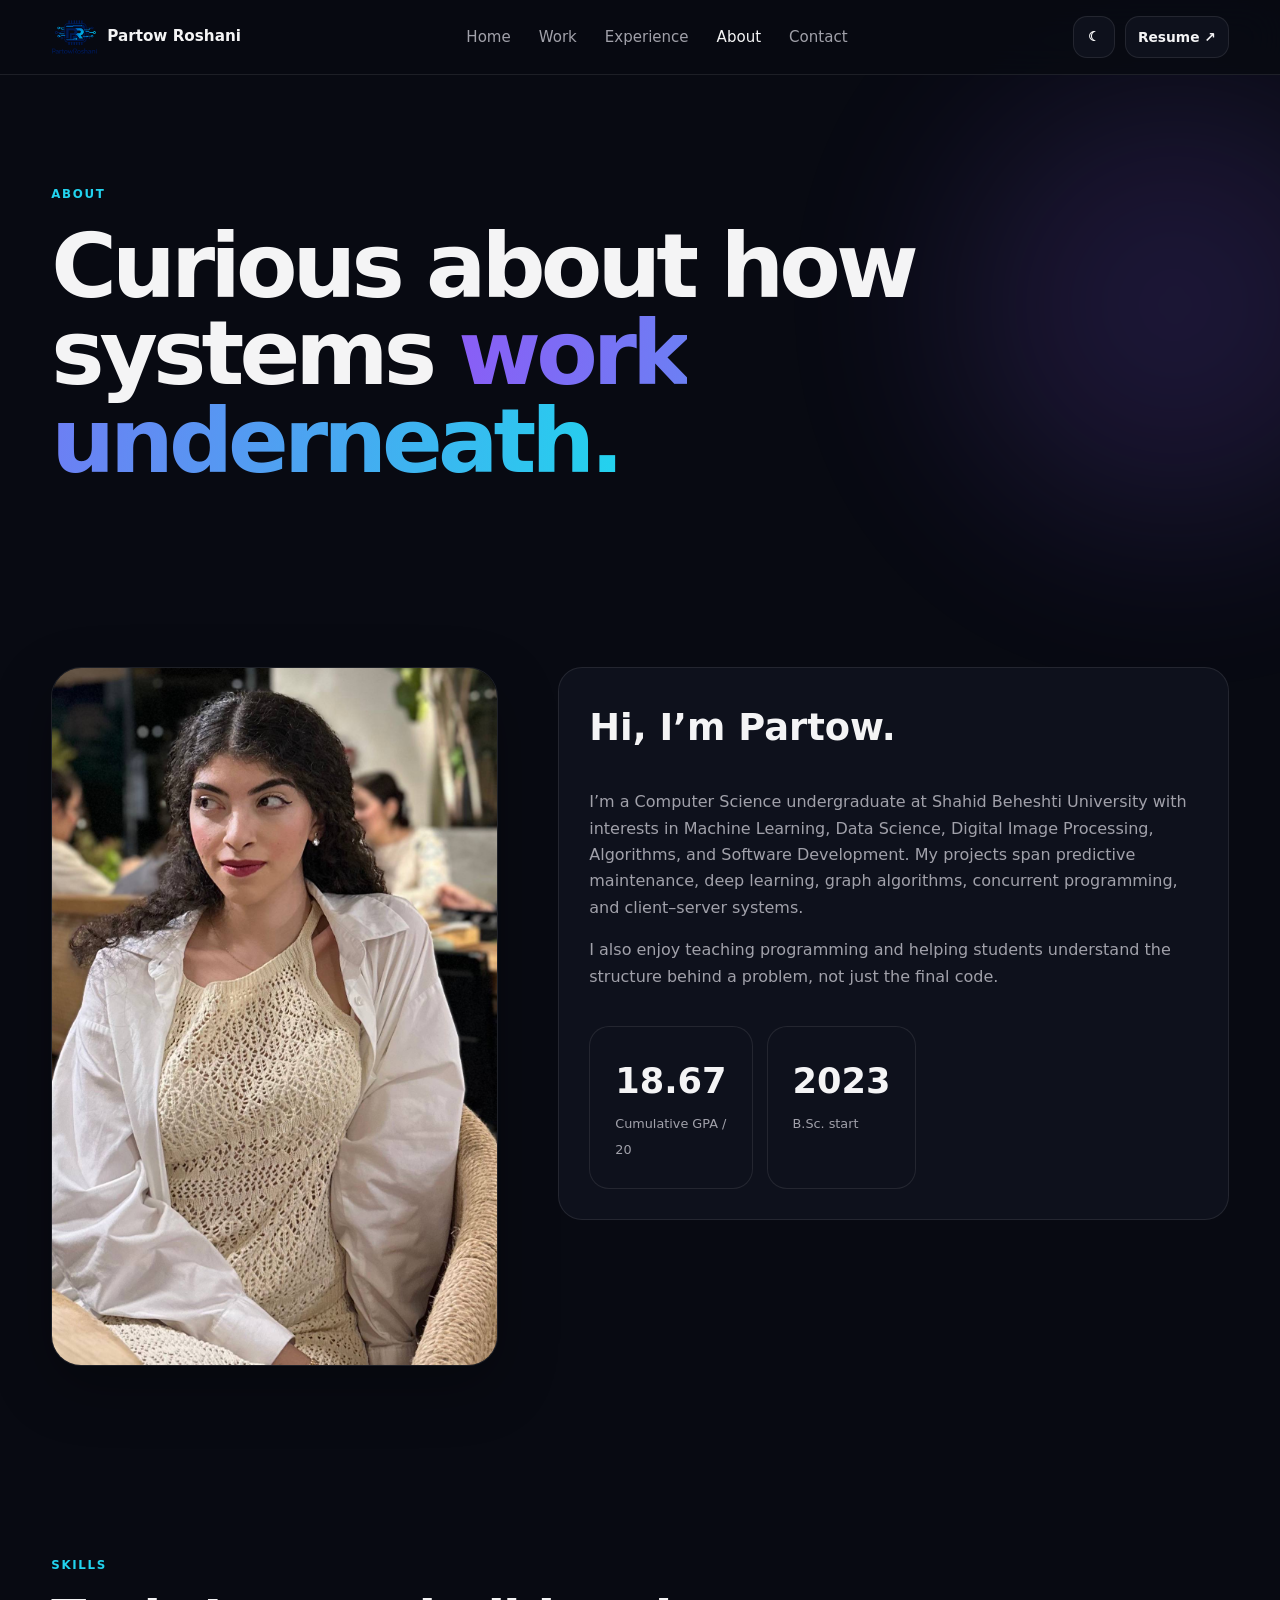
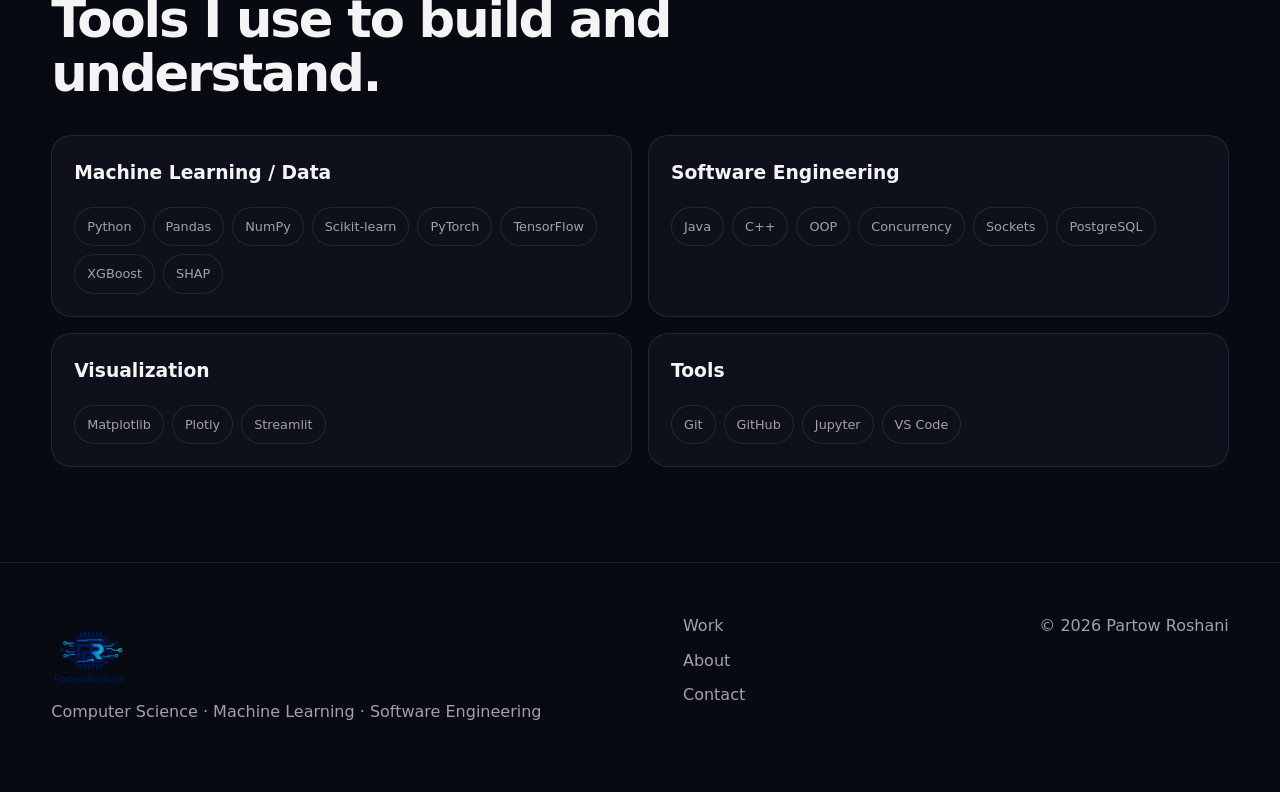
==== commit 3198239b: "Update resume" ====
--- a/about.html
+++ b/about.html
@@ -87,7 +87,7 @@
             <div class="academic-strip" style="padding:20px 0 0">
 
                 <div>
-                    <span class="metric">18.95</span>
+                    <span class="metric">18.67</span>
                     <span class="metric-label">Cumulative GPA / 20</span>
                 </div>
 
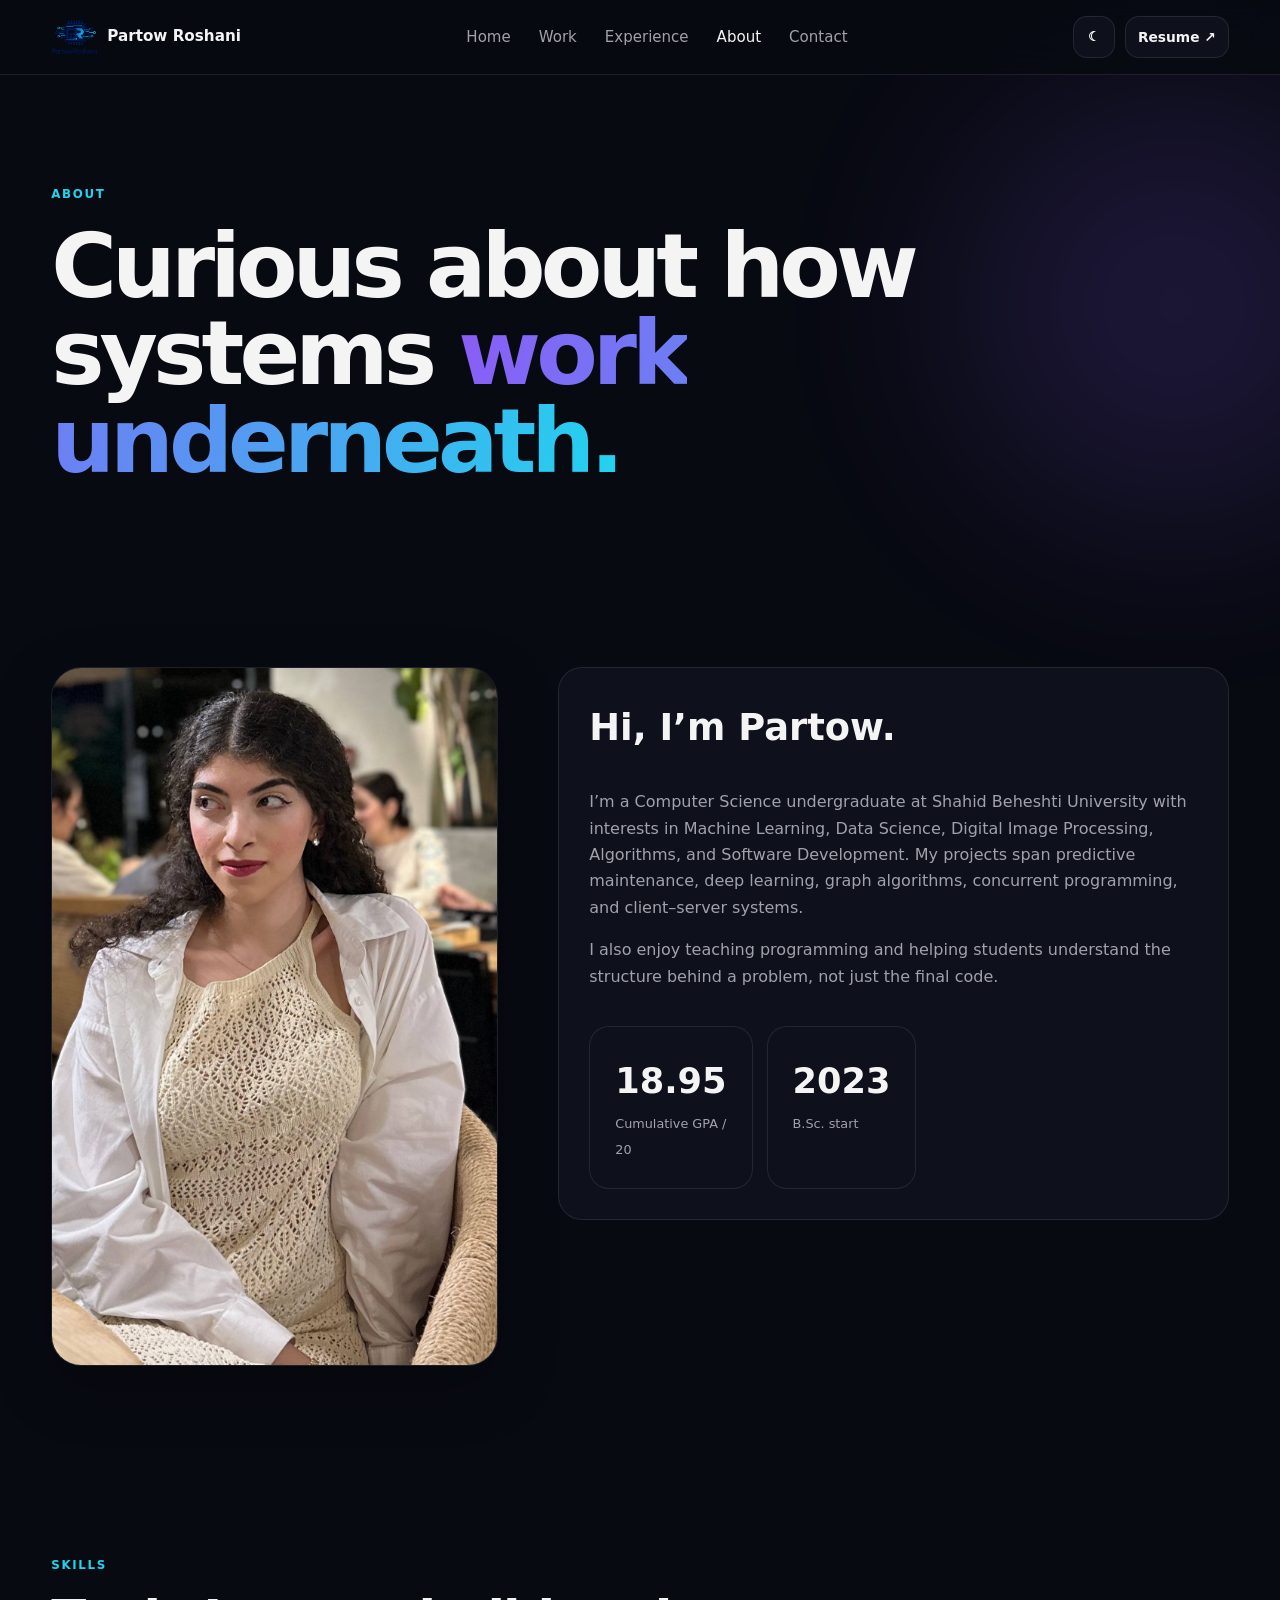
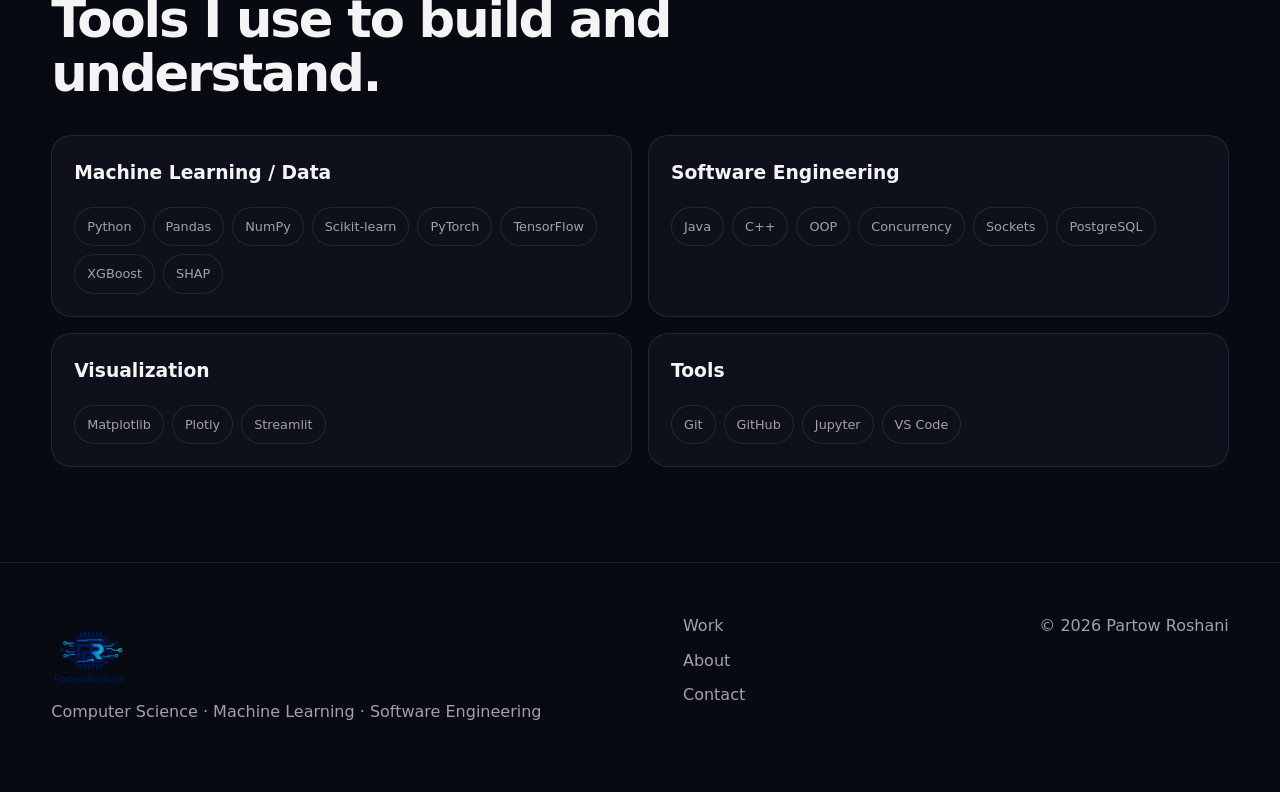
==== commit d3490c0a: "Resolve merge conflicts" ====
--- a/about.html
+++ b/about.html
@@ -87,7 +87,7 @@
             <div class="academic-strip" style="padding:20px 0 0">
 
                 <div>
-                    <span class="metric">18.67</span>
+                    <span class="metric">18.95</span>
                     <span class="metric-label">Cumulative GPA / 20</span>
                 </div>
 
